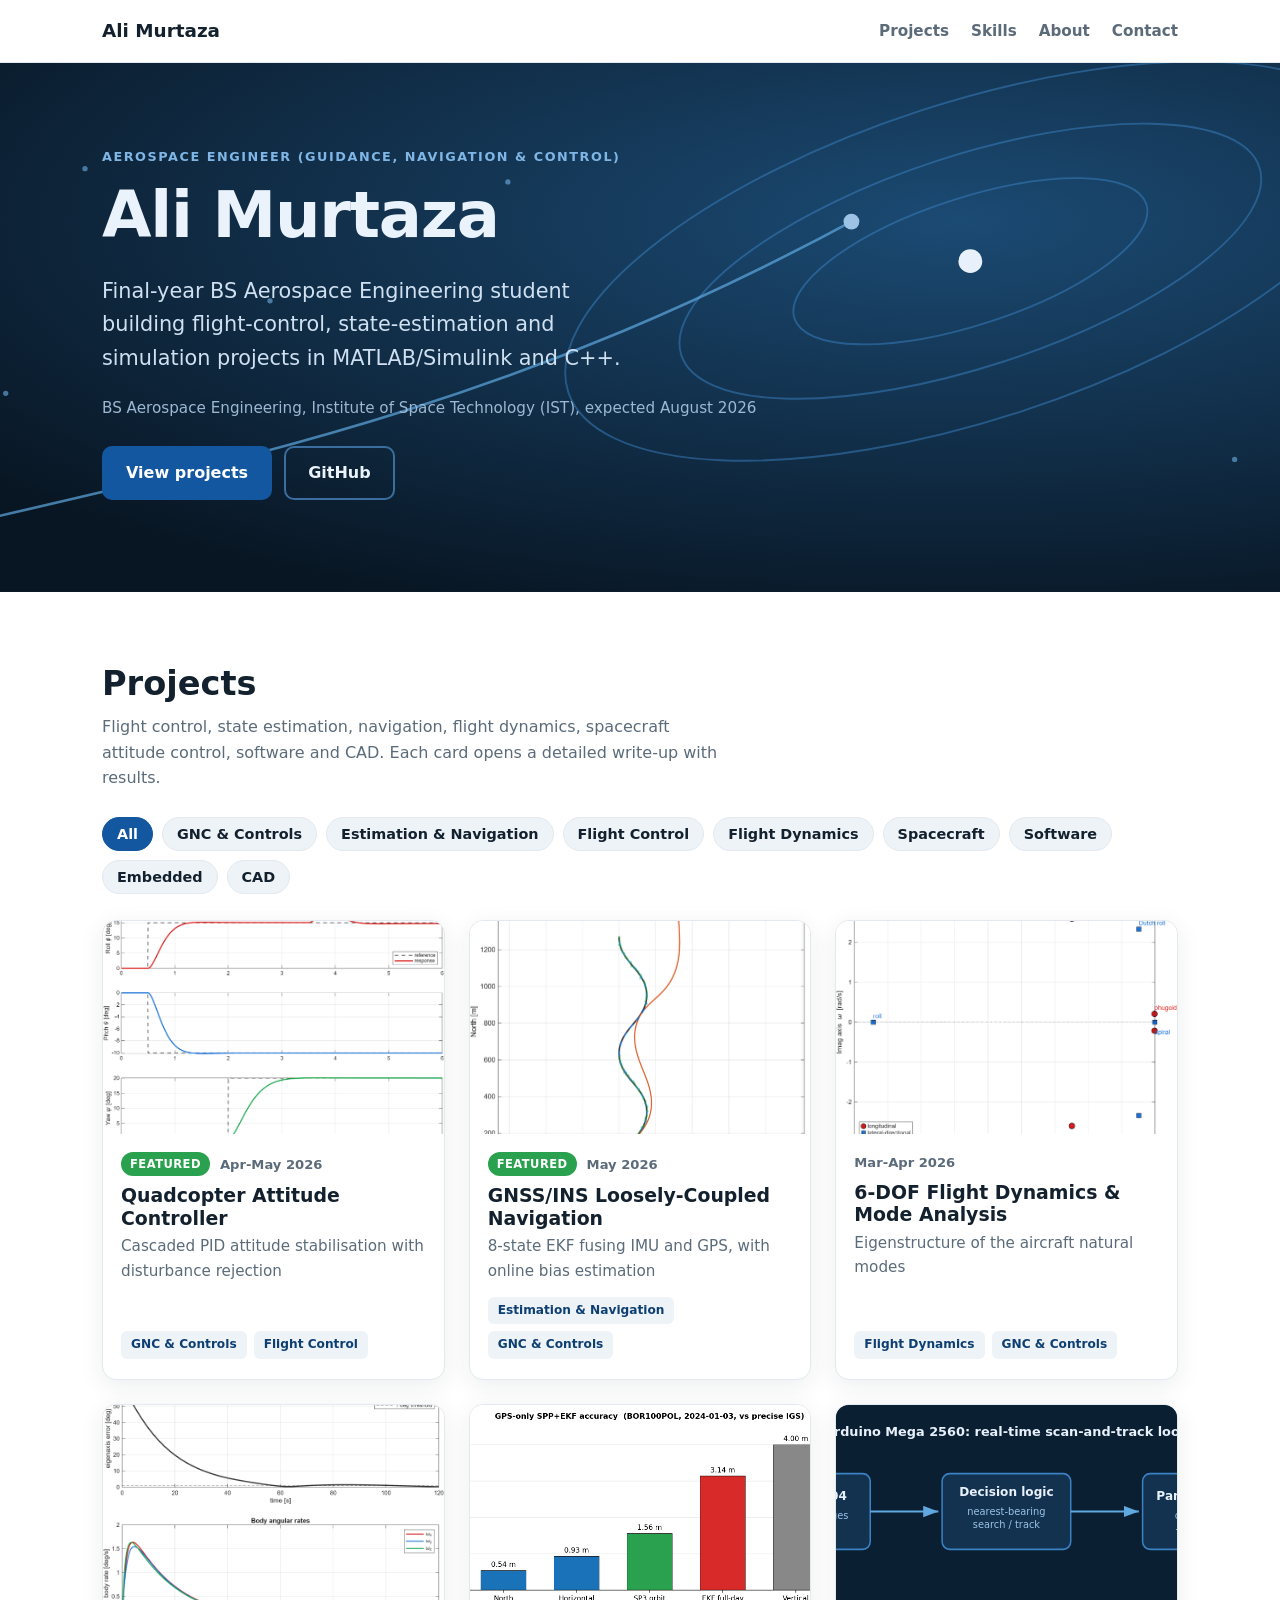
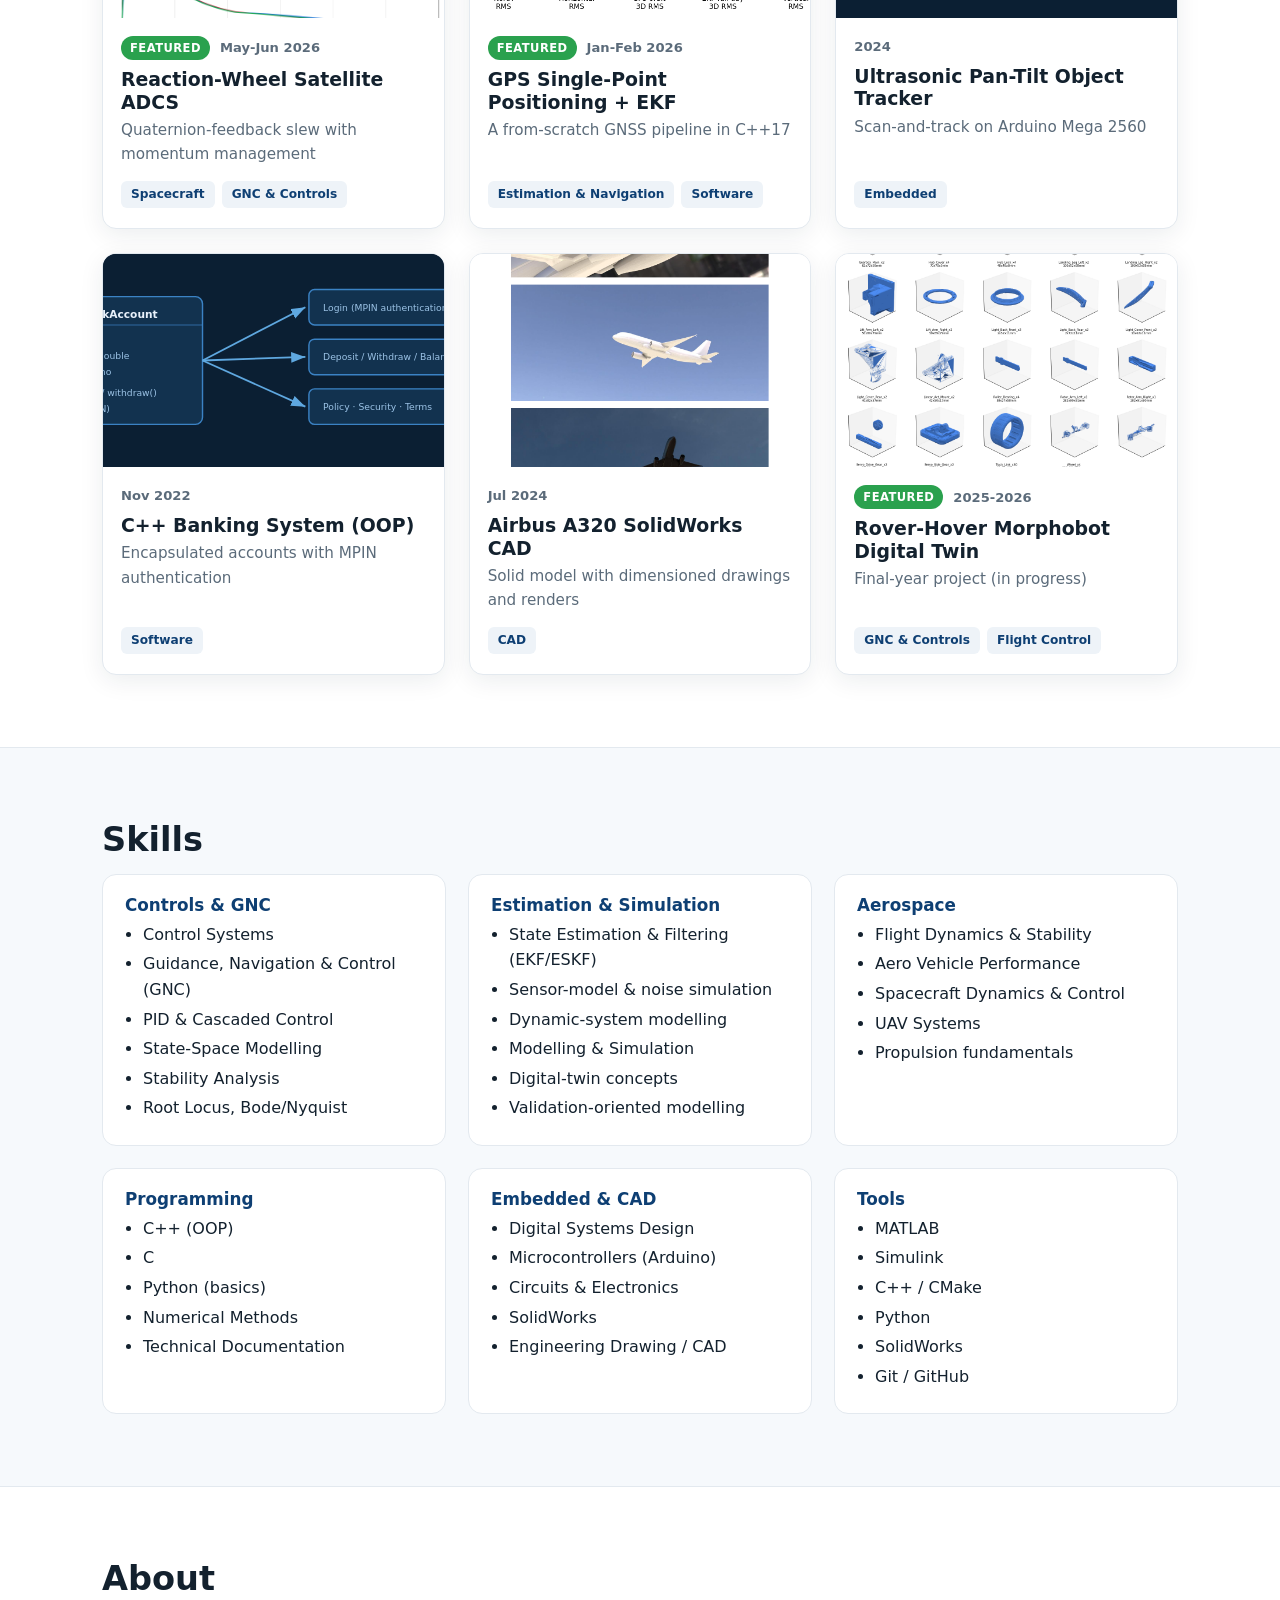
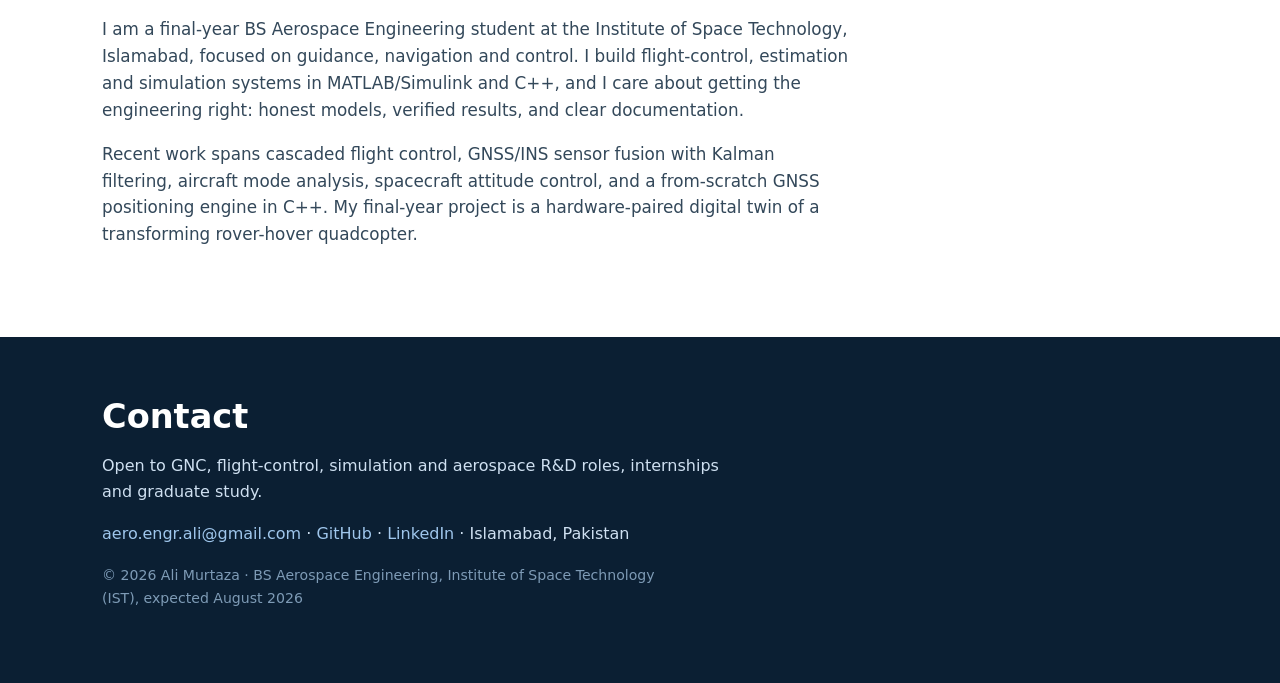
==== index.html @ e5bff176 "Initial portfolio site" ====
<!doctype html><html lang="en"><head>
<meta charset="utf-8"><meta name="viewport" content="width=device-width, initial-scale=1">
<title>Ali Murtaza | Aerospace Engineer (Guidance, Navigation &amp; Control)</title>
<meta name="description" content="Final-year BS Aerospace Engineering student building flight-control, state-estimation and simulation projects in MATLAB/Simulink and C++.">
<link rel="preconnect" href="https://cdn.jsdelivr.net">
<link rel="stylesheet" href="style.css">
</head><body>
<a class="skip" href="#main">Skip to content</a>
<header class="nav"><div class="wrap navin">
<a class="brand" href="index.html">Ali&nbsp;Murtaza</a>
<nav aria-label="Primary"><a href="index.html#projects">Projects</a><a href="index.html#skills">Skills</a><a href="index.html#about">About</a><a href="index.html#contact">Contact</a></nav>
</div></header>
<main id="main">
<section class="hero">
<div class="hero-svg" aria-hidden="true"><svg xmlns="http://www.w3.org/2000/svg" viewBox="0 0 1200 400" preserveAspectRatio="xMidYMid slice">
<defs><radialGradient id="g" cx="70%" cy="30%" r="80%"><stop offset="0%" stop-color="#1b4a73"/><stop offset="100%" stop-color="#081522"/></radialGradient></defs>
<rect width="1200" height="400" fill="url(#g)"/>
<g fill="none" stroke="#3b82c4" stroke-width="1.4" opacity="0.5">
<ellipse cx="850" cy="150" rx="320" ry="120" transform="rotate(-18 850 150)"/>
<ellipse cx="850" cy="150" rx="230" ry="80" transform="rotate(-18 850 150)"/>
<ellipse cx="850" cy="150" rx="140" ry="48" transform="rotate(-18 850 150)"/></g>
<g stroke="#5fa8e0" stroke-width="2" opacity="0.7" fill="none">
<path d="M40 360 C 300 300, 500 260, 760 120"/></g>
<circle cx="760" cy="120" r="6" fill="#9cc3e6"/><circle cx="850" cy="150" r="9" fill="#e8f1fb"/>
<g fill="#6fb0e6" opacity="0.6"><circle cx="180" cy="80" r="2"/><circle cx="320" cy="180" r="2"/><circle cx="120" cy="250" r="2"/><circle cx="500" cy="90" r="2"/><circle cx="1050" cy="300" r="2"/></g>
</svg></div>
<div class="wrap">
<p class="eyebrow">Aerospace Engineer (Guidance, Navigation &amp; Control)</p>
<h1>Ali Murtaza</h1>
<p class="lede">Final-year BS Aerospace Engineering student building flight-control, state-estimation and simulation projects in MATLAB/Simulink and C++.</p>
<p class="hero-meta">BS Aerospace Engineering, Institute of Space Technology (IST), expected August 2026</p>
<div class="cta"><a class="btn" href="#projects">View projects</a>
<a class="btn ghost" href="https://github.com/aeroengrali" rel="noopener">GitHub</a></div>
</div></section>

<section id="projects" class="sec"><div class="wrap">
<h2>Projects</h2>
<p class="sec-lede">Flight control, state estimation, navigation, flight dynamics, spacecraft attitude control, software and CAD. Each card opens a detailed write-up with results.</p>
<div class="filters" role="group" aria-label="Filter projects by area"><button class="chip on" data-filter="All">All</button><button class="chip" data-filter="GNC &amp; Controls">GNC &amp; Controls</button><button class="chip" data-filter="Estimation &amp; Navigation">Estimation &amp; Navigation</button><button class="chip" data-filter="Flight Control">Flight Control</button><button class="chip" data-filter="Flight Dynamics">Flight Dynamics</button><button class="chip" data-filter="Spacecraft">Spacecraft</button><button class="chip" data-filter="Software">Software</button><button class="chip" data-filter="Embedded">Embedded</button><button class="chip" data-filter="CAD">CAD</button></div>
<div class="grid"><a class="card" href="projects/quadcopter-attitude-control.html" data-cats="GNC &amp; Controls Flight Control">
<div class="card-img"><img loading="lazy" src="assets/projects/quadcopter-attitude-control/01_attitude_tracking.png" alt="Attitude tracking: roll, pitch and yaw following step commands"></div>
<div class="card-body"><div class="card-top"><span class="badge">Featured</span><span class="period">Apr-May 2026</span></div>
<h3>Quadcopter Attitude Controller</h3><p class="sub">Cascaded PID attitude stabilisation with disturbance rejection</p>
<div class="tags"><span class="tag">GNC &amp; Controls</span><span class="tag">Flight Control</span></div></div></a>
<a class="card" href="projects/gnss-ins-navigation.html" data-cats="Estimation &amp; Navigation GNC &amp; Controls">
<div class="card-img"><img loading="lazy" src="assets/projects/gnss-ins-navigation/01_trajectory.png" alt="Truth vs inertial-only vs GNSS/INS EKF trajectory"></div>
<div class="card-body"><div class="card-top"><span class="badge">Featured</span><span class="period">May 2026</span></div>
<h3>GNSS/INS Loosely-Coupled Navigation</h3><p class="sub">8-state EKF fusing IMU and GPS, with online bias estimation</p>
<div class="tags"><span class="tag">Estimation &amp; Navigation</span><span class="tag">GNC &amp; Controls</span></div></div></a>
<a class="card" href="projects/flight-dynamics-modes.html" data-cats="Flight Dynamics GNC &amp; Controls">
<div class="card-img"><img loading="lazy" src="assets/projects/flight-dynamics-modes/01_splane_modes.png" alt="Natural modes on the s-plane"></div>
<div class="card-body"><div class="card-top"><span class="period">Mar-Apr 2026</span></div>
<h3>6-DOF Flight Dynamics &amp; Mode Analysis</h3><p class="sub">Eigenstructure of the aircraft natural modes</p>
<div class="tags"><span class="tag">Flight Dynamics</span><span class="tag">GNC &amp; Controls</span></div></div></a>
<a class="card" href="projects/reaction-wheel-adcs.html" data-cats="Spacecraft GNC &amp; Controls">
<div class="card-img"><img loading="lazy" src="assets/projects/reaction-wheel-adcs/01_slew_response.png" alt="Eigenaxis slew error and body rates"></div>
<div class="card-body"><div class="card-top"><span class="badge">Featured</span><span class="period">May-Jun 2026</span></div>
<h3>Reaction-Wheel Satellite ADCS</h3><p class="sub">Quaternion-feedback slew with momentum management</p>
<div class="tags"><span class="tag">Spacecraft</span><span class="tag">GNC &amp; Controls</span></div></div></a>
<a class="card" href="projects/gps-spp-ekf.html" data-cats="Estimation &amp; Navigation Software">
<div class="card-img"><img loading="lazy" src="assets/projects/gps-spp-ekf/01_accuracy.png" alt="GPS-only SPP+EKF accuracy vs precise IGS products"></div>
<div class="card-body"><div class="card-top"><span class="badge">Featured</span><span class="period">Jan-Feb 2026</span></div>
<h3>GPS Single-Point Positioning + EKF</h3><p class="sub">A from-scratch GNSS pipeline in C++17</p>
<div class="tags"><span class="tag">Estimation &amp; Navigation</span><span class="tag">Software</span></div></div></a>
<a class="card" href="projects/ultrasonic-pan-tilt-tracker.html" data-cats="Embedded">
<div class="card-img"><img loading="lazy" src="assets/projects/ultrasonic-pan-tilt-tracker/diagram.svg" alt="Sense → decide → actuate pipeline of the ultrasonic tracker"></div>
<div class="card-body"><div class="card-top"><span class="period">2024</span></div>
<h3>Ultrasonic Pan-Tilt Object Tracker</h3><p class="sub">Scan-and-track on Arduino Mega 2560</p>
<div class="tags"><span class="tag">Embedded</span></div></div></a>
<a class="card" href="projects/cpp-banking-system.html" data-cats="Software">
<div class="card-img"><img loading="lazy" src="assets/projects/cpp-banking-system/diagram.svg" alt="Class and flow overview of the banking system"></div>
<div class="card-body"><div class="card-top"><span class="period">Nov 2022</span></div>
<h3>C++ Banking System (OOP)</h3><p class="sub">Encapsulated accounts with MPIN authentication</p>
<div class="tags"><span class="tag">Software</span></div></div></a>
<a class="card" href="projects/a320-solidworks.html" data-cats="CAD">
<div class="card-img"><img loading="lazy" src="assets/projects/a320-solidworks/A320_drawing-10.png" alt="Rendered 3D views of the A320 model"></div>
<div class="card-body"><div class="card-top"><span class="period">Jul 2024</span></div>
<h3>Airbus A320 SolidWorks CAD</h3><p class="sub">Solid model with dimensioned drawings and renders</p>
<div class="tags"><span class="tag">CAD</span></div></div></a>
<a class="card" href="projects/morphobot-digital-twin.html" data-cats="GNC &amp; Controls Flight Control">
<div class="card-img"><img loading="lazy" src="assets/projects/morphobot-digital-twin/contact_sheet.png" alt="CAD part set of the transforming quadcopter"></div>
<div class="card-body"><div class="card-top"><span class="badge">Featured</span><span class="period">2025-2026</span></div>
<h3>Rover-Hover Morphobot Digital Twin</h3><p class="sub">Final-year project (in progress)</p>
<div class="tags"><span class="tag">GNC &amp; Controls</span><span class="tag">Flight Control</span></div></div></a></div>
</div></section>

<section id="skills" class="sec alt"><div class="wrap">
<h2>Skills</h2>
<div class="skills"><div class="skill"><h3>Controls &amp; GNC</h3><ul><li>Control Systems</li><li>Guidance, Navigation &amp; Control (GNC)</li><li>PID &amp; Cascaded Control</li><li>State-Space Modelling</li><li>Stability Analysis</li><li>Root Locus, Bode/Nyquist</li></ul></div><div class="skill"><h3>Estimation &amp; Simulation</h3><ul><li>State Estimation &amp; Filtering (EKF/ESKF)</li><li>Sensor-model &amp; noise simulation</li><li>Dynamic-system modelling</li><li>Modelling &amp; Simulation</li><li>Digital-twin concepts</li><li>Validation-oriented modelling</li></ul></div><div class="skill"><h3>Aerospace</h3><ul><li>Flight Dynamics &amp; Stability</li><li>Aero Vehicle Performance</li><li>Spacecraft Dynamics &amp; Control</li><li>UAV Systems</li><li>Propulsion fundamentals</li></ul></div><div class="skill"><h3>Programming</h3><ul><li>C++ (OOP)</li><li>C</li><li>Python (basics)</li><li>Numerical Methods</li><li>Technical Documentation</li></ul></div><div class="skill"><h3>Embedded &amp; CAD</h3><ul><li>Digital Systems Design</li><li>Microcontrollers (Arduino)</li><li>Circuits &amp; Electronics</li><li>SolidWorks</li><li>Engineering Drawing / CAD</li></ul></div><div class="skill"><h3>Tools</h3><ul><li>MATLAB</li><li>Simulink</li><li>C++ / CMake</li><li>Python</li><li>SolidWorks</li><li>Git / GitHub</li></ul></div></div>
</div></section>

<section id="about" class="sec"><div class="wrap about">
<h2>About</h2>
<p>I am a final-year BS Aerospace Engineering student at the Institute of Space Technology, Islamabad, focused on guidance, navigation and control. I build flight-control, estimation and simulation systems in MATLAB/Simulink and C++, and I care about getting the engineering right: honest models, verified results, and clear documentation.</p>
<p>Recent work spans cascaded flight control, GNSS/INS sensor fusion with Kalman filtering, aircraft mode analysis, spacecraft attitude control, and a from-scratch GNSS positioning engine in C++. My final-year project is a hardware-paired digital twin of a transforming rover-hover quadcopter.</p>
</div></section>
</main>
<footer class="foot" id="contact"><div class="wrap">
<h2>Contact</h2>
<p>Open to GNC, flight-control, simulation and aerospace R&amp;D roles, internships and graduate study.</p>
<p class="links">
<a href="mailto:aero.engr.ali@gmail.com">aero.engr.ali@gmail.com</a> ·
<a href="https://github.com/aeroengrali" rel="noopener">GitHub</a> ·
<a href="https://www.linkedin.com/in/aeroengrali/" rel="noopener">LinkedIn</a> ·
<span>Islamabad, Pakistan</span></p>
<p class="fine">© 2026 Ali Murtaza · BS Aerospace Engineering, Institute of Space Technology (IST), expected August 2026</p>
</div></footer></body></html><script src="app.js"></script>
---- style.css ----
/* Ali Murtaza portfolio. System fonts only (fast LCP, no external font/privacy deps). */
:root{
  --bg:#ffffff; --ink:#13212e; --muted:#5b6b7a; --line:#e3e9ef;
  --brand:#1257a0; --brand-2:#0e3f73; --accent:#2aa14e;
  --navy:#0b1f33; --navy-2:#081522; --chip:#eef3f8;
  --maxw:1120px; --r:14px; --shadow:0 6px 24px rgba(13,33,53,.08);
}
*{box-sizing:border-box}
html{scroll-behavior:smooth}
body{margin:0;font:16px/1.6 system-ui,-apple-system,"Segoe UI",Roboto,Helvetica,Arial,sans-serif;
  color:var(--ink);background:var(--bg);-webkit-font-smoothing:antialiased}
.wrap{max-width:var(--maxw);margin:0 auto;padding:0 22px}
a{color:var(--brand);text-decoration:none}
a:hover{text-decoration:underline}
h1,h2,h3{line-height:1.2;margin:0 0 .4em}
img{max-width:100%;display:block}
.skip{position:absolute;left:-999px;top:0;background:#fff;padding:10px 14px;z-index:100;border-radius:8px}
.skip:focus{left:12px;top:12px}
:focus-visible{outline:3px solid var(--brand);outline-offset:2px;border-radius:4px}

/* nav */
.nav{position:sticky;top:0;z-index:40;background:rgba(255,255,255,.92);backdrop-filter:blur(8px);border-bottom:1px solid var(--line)}
.navin{display:flex;align-items:center;justify-content:space-between;height:62px}
.brand{font-weight:800;font-size:1.15rem;color:var(--ink)}
.nav nav a{color:var(--muted);font-weight:600;margin-left:22px;font-size:.95rem}
.nav nav a:hover{color:var(--brand);text-decoration:none}

/* hero */
.hero{position:relative;color:#eaf2fb;background:var(--navy);overflow:hidden}
.hero-svg{position:absolute;inset:0;z-index:0}
.hero-svg svg{width:100%;height:100%;object-fit:cover}
.hero .wrap{position:relative;z-index:1;padding:84px 22px 92px}
.eyebrow{text-transform:uppercase;letter-spacing:.12em;font-size:.8rem;font-weight:700;color:#7fb6e6;margin:0 0 10px}
.hero h1{font-size:clamp(2.4rem,6vw,4rem);margin:0 0 .2em;letter-spacing:-.02em}
.lede{font-size:clamp(1.05rem,2.2vw,1.3rem);max-width:40ch;color:#cfe0f1}
.hero-meta{color:#9db8d2;margin-top:14px;font-size:.95rem}
.cta{display:flex;gap:12px;flex-wrap:wrap;margin-top:26px}
.btn{display:inline-block;background:var(--brand);color:#fff;font-weight:700;padding:12px 22px;border-radius:10px;border:2px solid var(--brand)}
.btn:hover{background:var(--brand-2);border-color:var(--brand-2);text-decoration:none}
.btn.ghost{background:transparent;color:#eaf2fb;border-color:#3b6e9e}
.btn.ghost:hover{background:rgba(255,255,255,.08)}

/* sections */
.sec{padding:72px 0}
.sec.alt{background:#f6f9fc;border-top:1px solid var(--line);border-bottom:1px solid var(--line)}
.sec h2,.foot h2{font-size:clamp(1.6rem,3.5vw,2.1rem)}
.sec-lede{color:var(--muted);max-width:62ch;margin:-.2em 0 26px}

/* filters */
.filters{display:flex;flex-wrap:wrap;gap:9px;margin-bottom:26px}
.chip{font:600 .9rem system-ui;border:1px solid var(--line);background:var(--chip);color:var(--ink);
  padding:8px 14px;border-radius:999px;cursor:pointer;transition:.15s}
.chip:hover{border-color:var(--brand)}
.chip.on{background:var(--brand);color:#fff;border-color:var(--brand)}

/* project grid */
.grid{display:grid;grid-template-columns:repeat(auto-fill,minmax(310px,1fr));gap:24px}
.card{display:flex;flex-direction:column;background:#fff;border:1px solid var(--line);border-radius:var(--r);
  overflow:hidden;box-shadow:var(--shadow);transition:transform .18s,box-shadow .18s;color:var(--ink)}
.card:hover{transform:translateY(-4px);box-shadow:0 14px 34px rgba(13,33,53,.14);text-decoration:none}
.card-img{aspect-ratio:16/10;background:#0b1f33;overflow:hidden}
.card-img img{width:100%;height:100%;object-fit:cover}
.card-body{padding:18px 18px 20px;display:flex;flex-direction:column;flex:1}
.card-top{display:flex;align-items:center;gap:10px;margin-bottom:8px}
.period{color:var(--muted);font-size:.82rem;font-weight:600}
.badge{background:var(--accent);color:#fff;font-size:.72rem;font-weight:700;padding:3px 9px;border-radius:999px;text-transform:uppercase;letter-spacing:.04em}
.card h3{font-size:1.18rem;margin:0 0 .25em}
.sub{color:var(--muted);font-size:.95rem;margin:0 0 14px;flex:1}
.tags{display:flex;flex-wrap:wrap;gap:7px}
.tag{font-size:.76rem;font-weight:600;background:var(--chip);color:var(--brand-2);padding:4px 10px;border-radius:6px}
.tag.alt{background:#e7f0ea;color:#1d6b39}

/* skills */
.skills{display:grid;grid-template-columns:repeat(auto-fill,minmax(280px,1fr));gap:22px}
.skill{background:#fff;border:1px solid var(--line);border-radius:var(--r);padding:20px 22px}
.skill h3{font-size:1.05rem;color:var(--brand-2)}
.skill ul{margin:0;padding-left:18px;color:var(--ink)}
.skill li{margin:4px 0}
.about p{max-width:70ch;color:#33485a;font-size:1.05rem}

/* project page */
.proj{padding:40px 0 10px}
.crumb{margin:0 0 18px}
.proj h1{font-size:clamp(1.9rem,4.5vw,2.7rem)}
.overview{font-size:1.12rem;color:#33485a;max-width:72ch}
.note{background:#fff8e6;border:1px solid #f0d98a;border-radius:10px;padding:12px 16px;color:#6b5410;max-width:72ch}
.psec{margin:42px 0}
.psec h2{font-size:1.4rem;border-bottom:2px solid var(--line);padding-bottom:8px}
.hl{max-width:74ch}.hl li{margin:8px 0}
.gallery{display:grid;grid-template-columns:repeat(auto-fit,minmax(340px,1fr));gap:20px}
.gallery figure{margin:0;background:#fff;border:1px solid var(--line);border-radius:12px;overflow:hidden}
.gallery img{width:100%;background:#0b1f33}
.gallery figcaption{padding:10px 14px;color:var(--muted);font-size:.9rem}
.demo{width:100%;height:460px;border:1px solid var(--line);border-radius:12px;background:#0b1f33}

/* footer */
.foot{background:var(--navy);color:#cfe0f1;padding:60px 0}
.foot h2{color:#fff}
.foot p{max-width:64ch}
.foot .links a{color:#9fc6ec}
.foot .fine{color:#7e9bb6;font-size:.88rem;margin-top:18px}

.hide{display:none!important}
@media (max-width:560px){.nav nav a{margin-left:14px;font-size:.86rem}.hero .wrap{padding:60px 22px}}
@media (prefers-reduced-motion:reduce){*{scroll-behavior:auto!important;transition:none!important}}
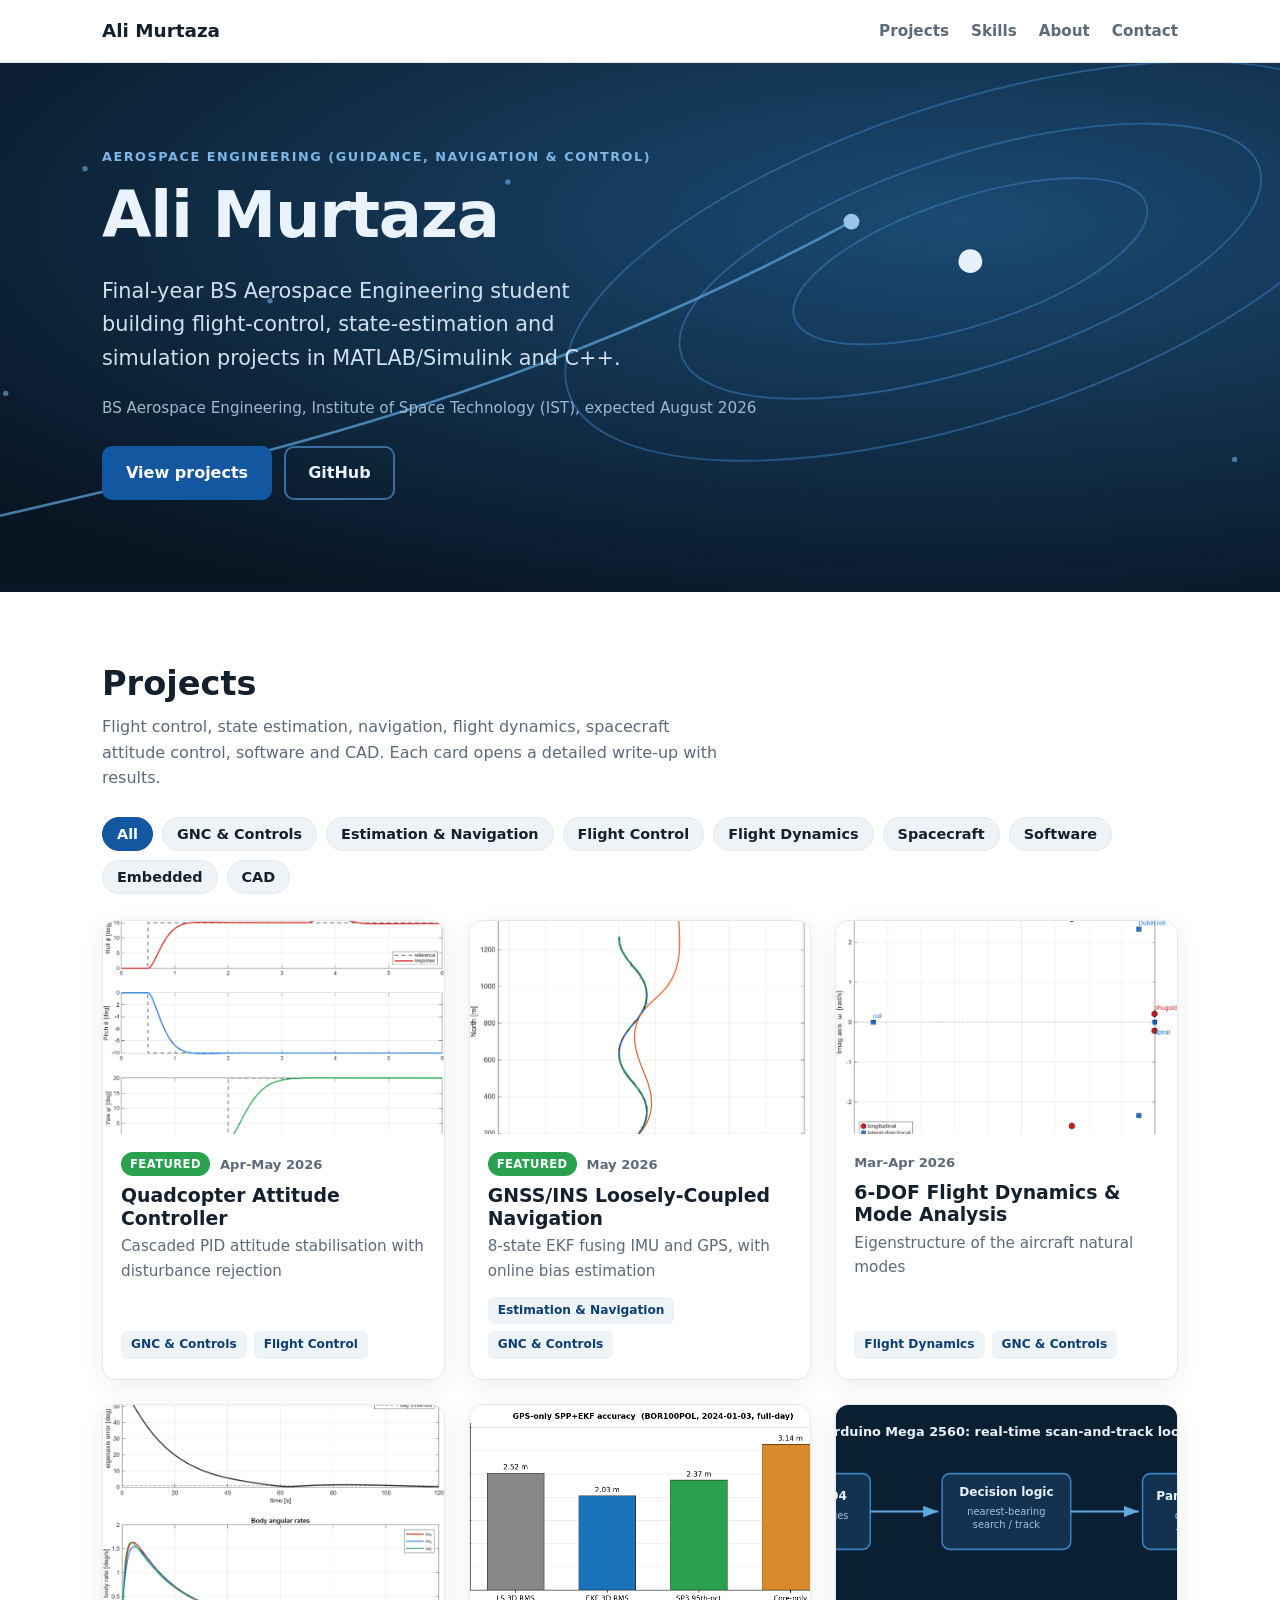
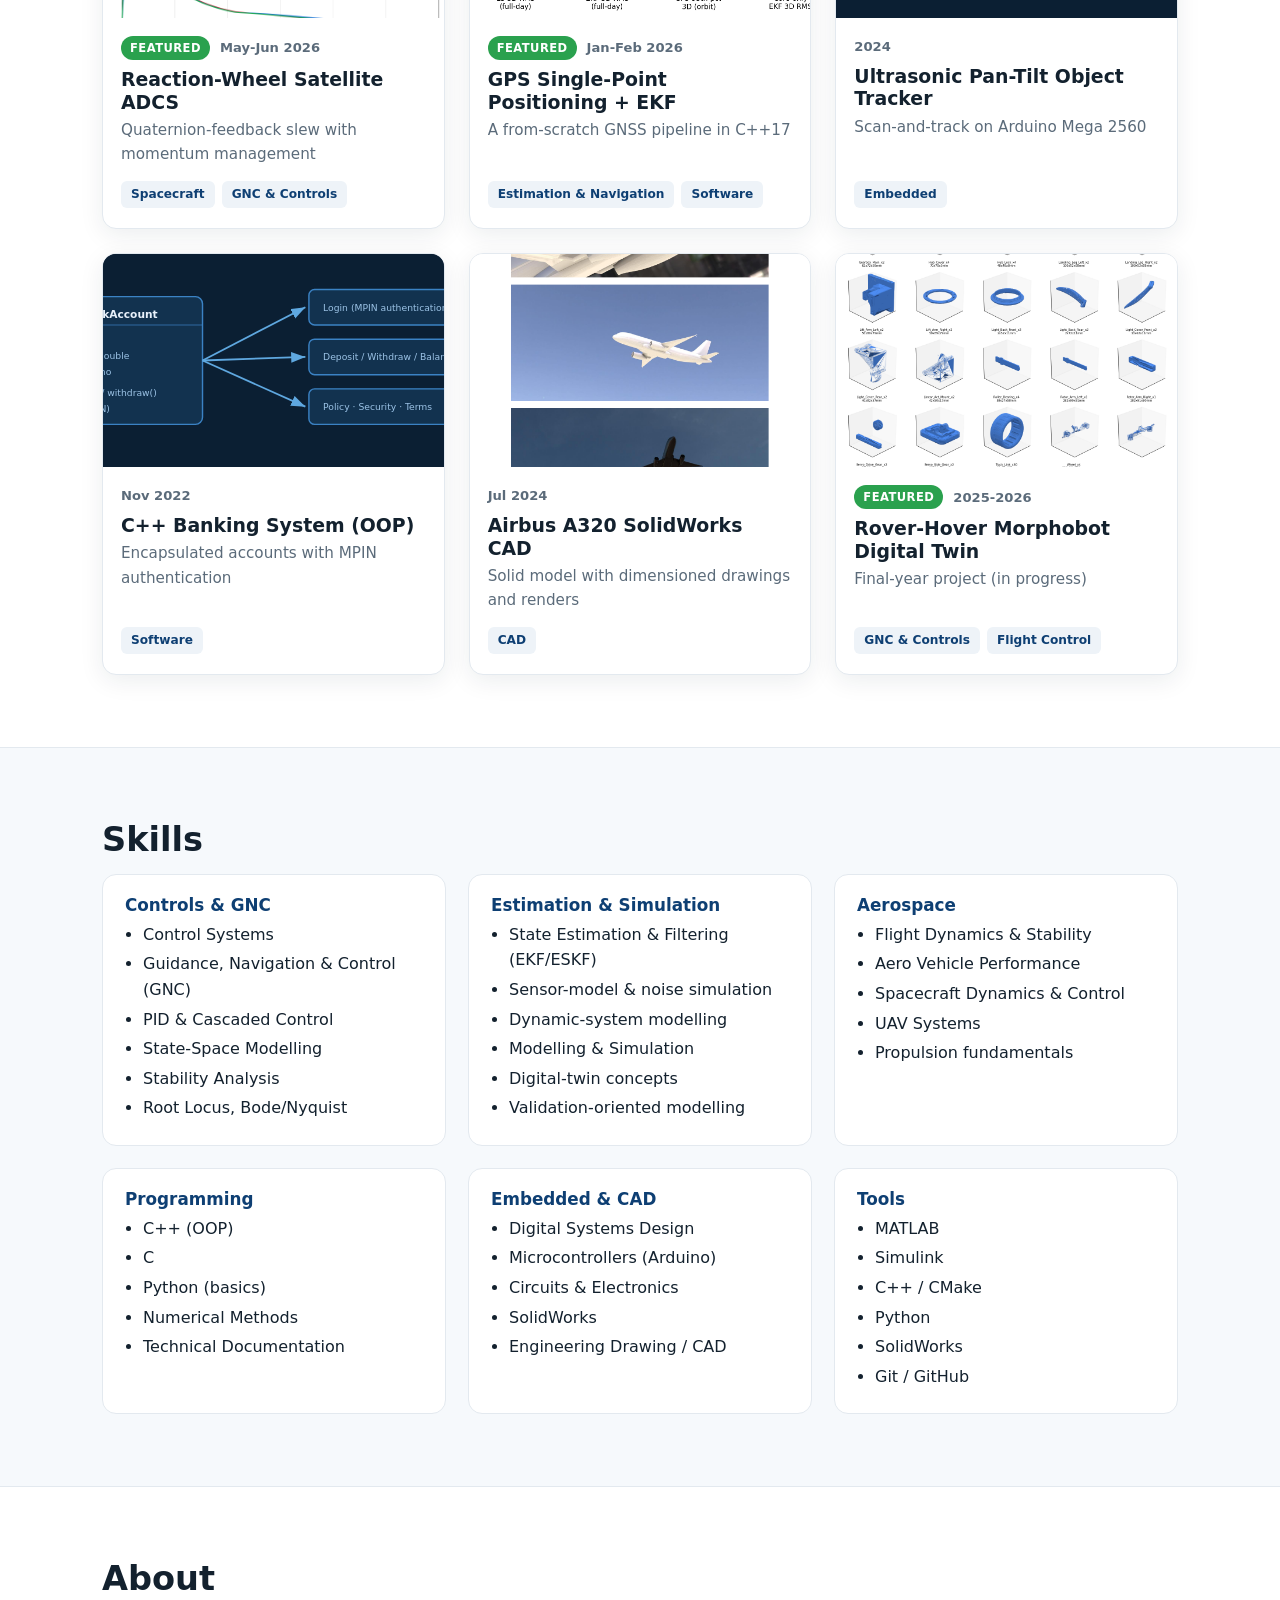
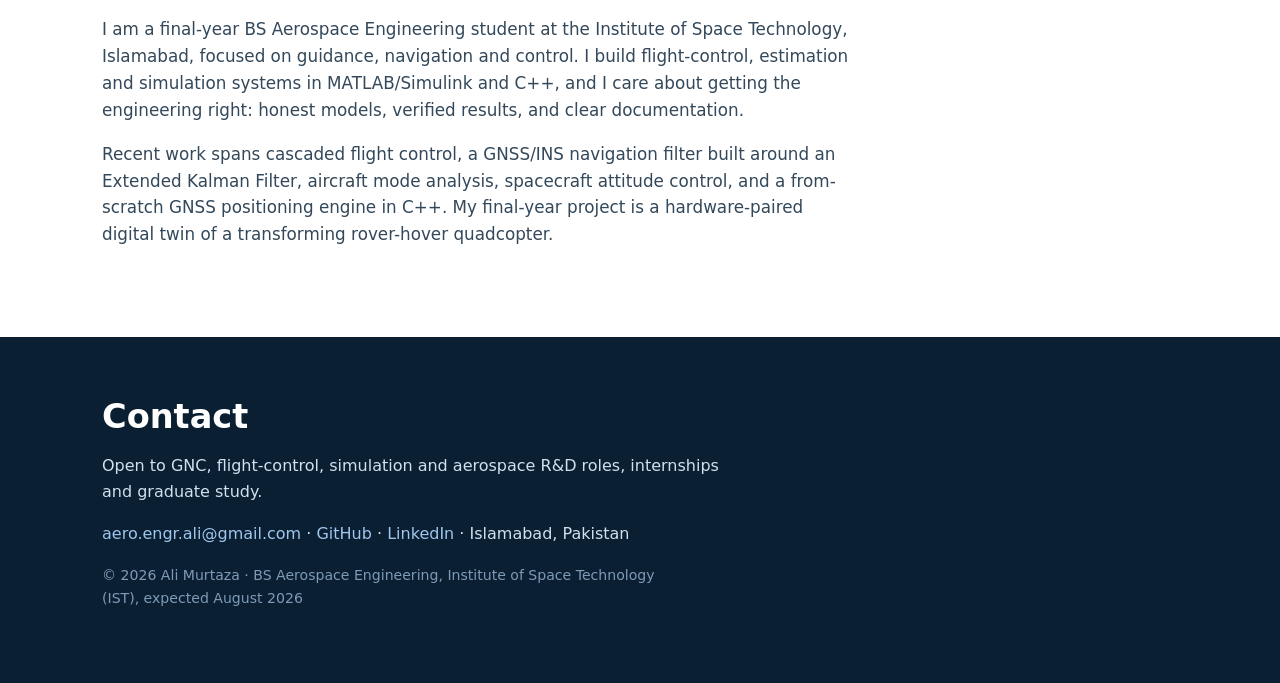
==== commit b14c990c: "QC pass: accurate metrics, role wording, FYP tooling removed, demo accessibility h1" ====
--- a/index.html
+++ b/index.html
@@ -1,6 +1,6 @@
 <!doctype html><html lang="en"><head>
 <meta charset="utf-8"><meta name="viewport" content="width=device-width, initial-scale=1">
-<title>Ali Murtaza | Aerospace Engineer (Guidance, Navigation &amp; Control)</title>
+<title>Ali Murtaza | Aerospace Engineering (Guidance, Navigation &amp; Control)</title>
 <meta name="description" content="Final-year BS Aerospace Engineering student building flight-control, state-estimation and simulation projects in MATLAB/Simulink and C++.">
 <link rel="preconnect" href="https://cdn.jsdelivr.net">
 <link rel="stylesheet" href="style.css">
@@ -25,7 +25,7 @@
 <g fill="#6fb0e6" opacity="0.6"><circle cx="180" cy="80" r="2"/><circle cx="320" cy="180" r="2"/><circle cx="120" cy="250" r="2"/><circle cx="500" cy="90" r="2"/><circle cx="1050" cy="300" r="2"/></g>
 </svg></div>
 <div class="wrap">
-<p class="eyebrow">Aerospace Engineer (Guidance, Navigation &amp; Control)</p>
+<p class="eyebrow">Aerospace Engineering (Guidance, Navigation &amp; Control)</p>
 <h1>Ali Murtaza</h1>
 <p class="lede">Final-year BS Aerospace Engineering student building flight-control, state-estimation and simulation projects in MATLAB/Simulink and C++.</p>
 <p class="hero-meta">BS Aerospace Engineering, Institute of Space Technology (IST), expected August 2026</p>
@@ -92,7 +92,7 @@
 <section id="about" class="sec"><div class="wrap about">
 <h2>About</h2>
 <p>I am a final-year BS Aerospace Engineering student at the Institute of Space Technology, Islamabad, focused on guidance, navigation and control. I build flight-control, estimation and simulation systems in MATLAB/Simulink and C++, and I care about getting the engineering right: honest models, verified results, and clear documentation.</p>
-<p>Recent work spans cascaded flight control, GNSS/INS sensor fusion with Kalman filtering, aircraft mode analysis, spacecraft attitude control, and a from-scratch GNSS positioning engine in C++. My final-year project is a hardware-paired digital twin of a transforming rover-hover quadcopter.</p>
+<p>Recent work spans cascaded flight control, a GNSS/INS navigation filter built around an Extended Kalman Filter, aircraft mode analysis, spacecraft attitude control, and a from-scratch GNSS positioning engine in C++. My final-year project is a hardware-paired digital twin of a transforming rover-hover quadcopter.</p>
 </div></section>
 </main>
 <footer class="foot" id="contact"><div class="wrap">
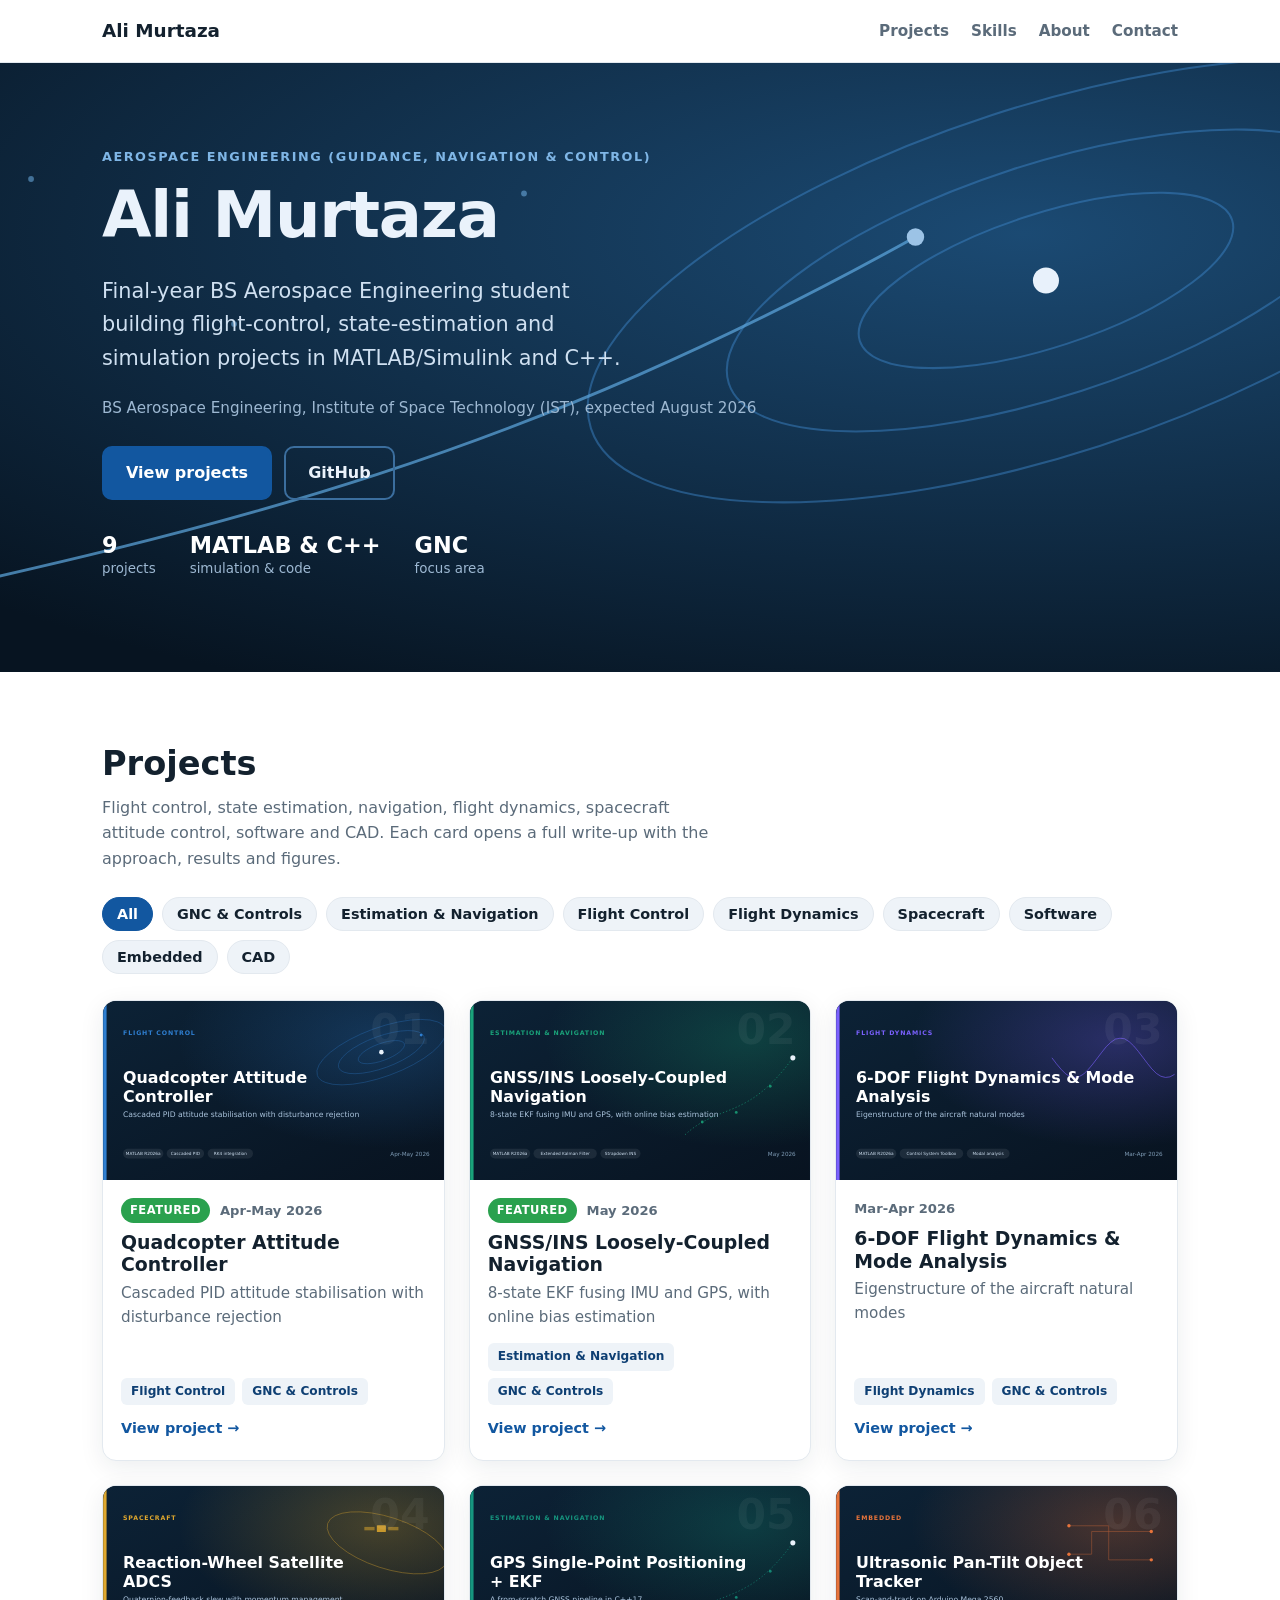
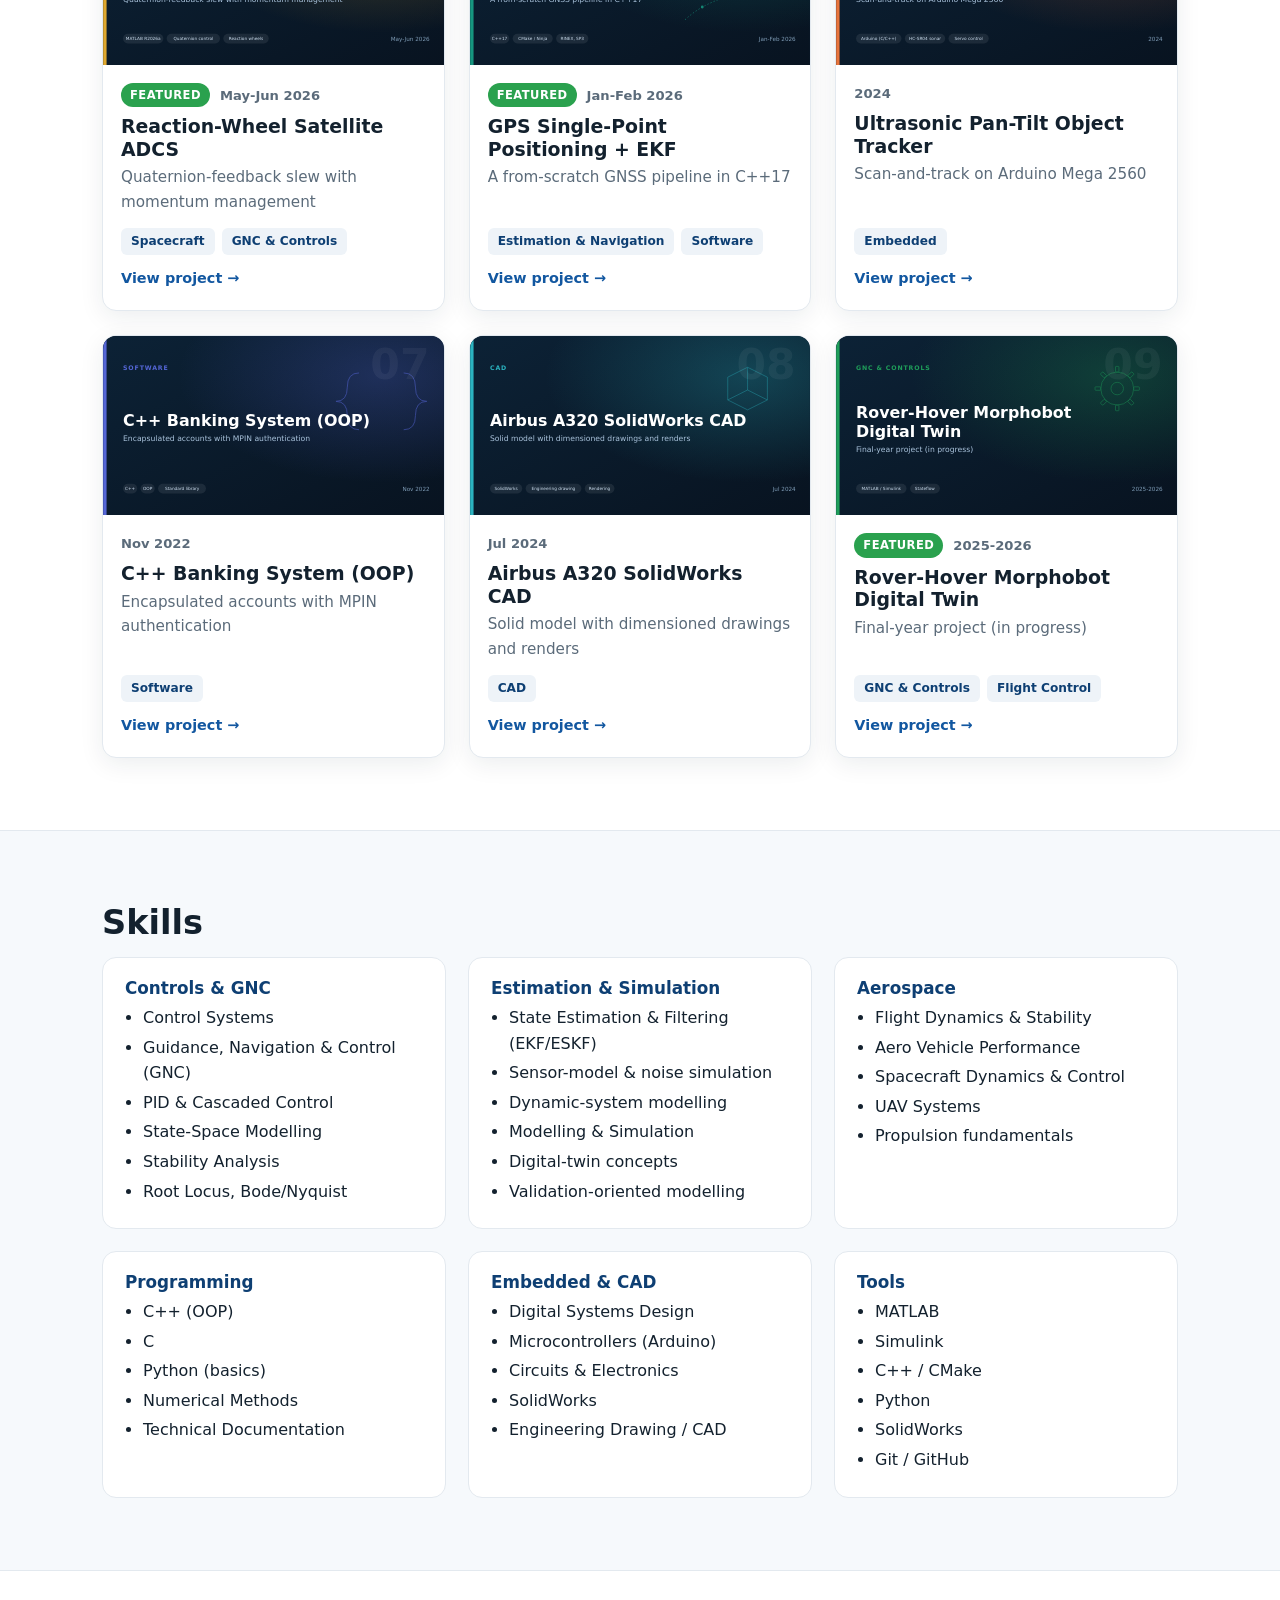
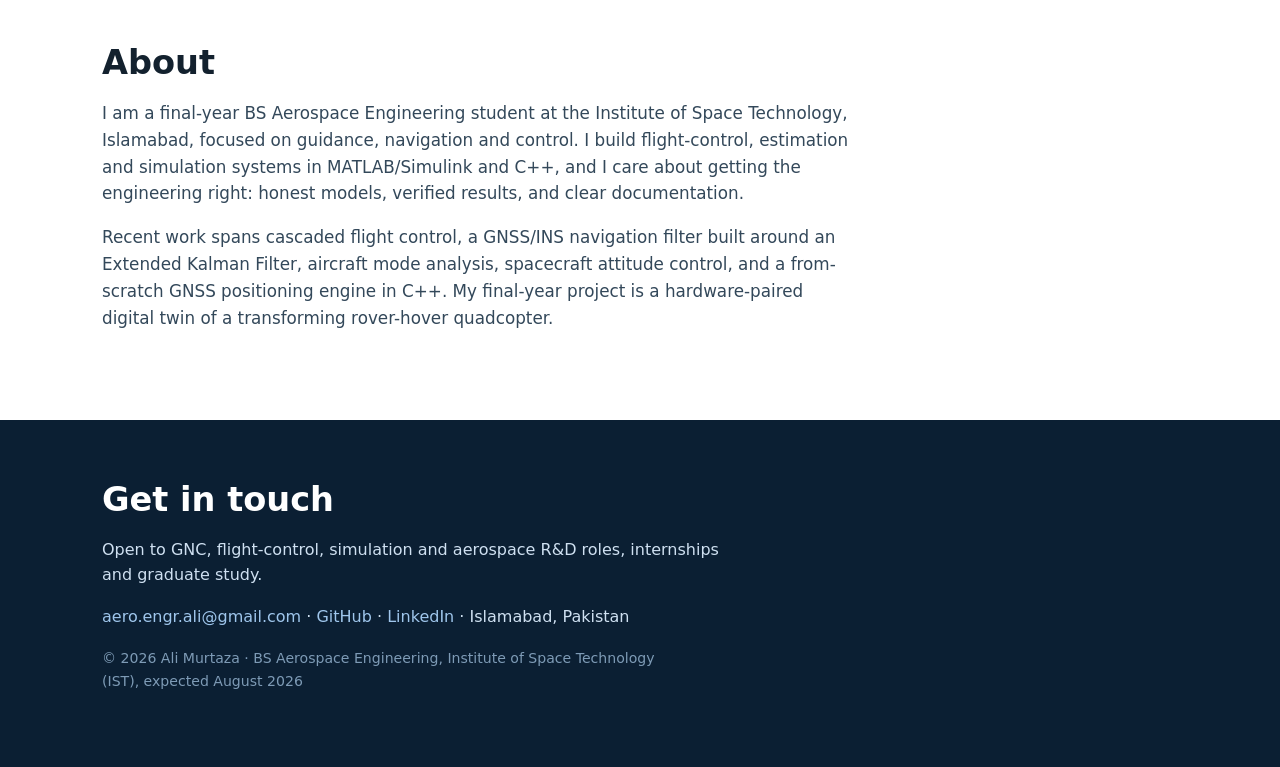
==== commit 7e384c9b: "Redesign: branded SVG card headers, richer multi-section project pages, curated figures, flow diagra" ====
--- a/index.html
+++ b/index.html
@@ -2,6 +2,14 @@
 <meta charset="utf-8"><meta name="viewport" content="width=device-width, initial-scale=1">
 <title>Ali Murtaza | Aerospace Engineering (Guidance, Navigation &amp; Control)</title>
 <meta name="description" content="Final-year BS Aerospace Engineering student building flight-control, state-estimation and simulation projects in MATLAB/Simulink and C++.">
+<link rel="icon" href="favicon.svg" type="image/svg+xml">
+<link rel="apple-touch-icon" href="icon-180.png">
+<meta property="og:title" content="Ali Murtaza | Aerospace Engineering (Guidance, Navigation &amp; Control)">
+<meta property="og:description" content="Final-year BS Aerospace Engineering student building flight-control, state-estimation and simulation projects in MATLAB/Simulink and C++.">
+<meta property="og:type" content="website">
+<meta property="og:url" content="https://aeroengrali.github.io">
+<meta property="og:image" content="https://aeroengrali.github.io/og.png">
+<meta name="twitter:card" content="summary_large_image">
 <link rel="preconnect" href="https://cdn.jsdelivr.net">
 <link rel="stylesheet" href="style.css">
 </head><body>
@@ -11,77 +19,75 @@
 <nav aria-label="Primary"><a href="index.html#projects">Projects</a><a href="index.html#skills">Skills</a><a href="index.html#about">About</a><a href="index.html#contact">Contact</a></nav>
 </div></header>
 <main id="main">
-<section class="hero">
-<div class="hero-svg" aria-hidden="true"><svg xmlns="http://www.w3.org/2000/svg" viewBox="0 0 1200 400" preserveAspectRatio="xMidYMid slice">
-<defs><radialGradient id="g" cx="70%" cy="30%" r="80%"><stop offset="0%" stop-color="#1b4a73"/><stop offset="100%" stop-color="#081522"/></radialGradient></defs>
-<rect width="1200" height="400" fill="url(#g)"/>
+<section class="hero"><div class="hero-svg" aria-hidden="true"><svg xmlns="http://www.w3.org/2000/svg" viewBox="0 0 1200 420" preserveAspectRatio="xMidYMid slice">
+<defs><radialGradient id="hg" cx="72%" cy="28%" r="85%"><stop offset="0%" stop-color="#1b4a73"/><stop offset="100%" stop-color="#071421"/></radialGradient></defs>
+<rect width="1200" height="420" fill="url(#hg)"/>
 <g fill="none" stroke="#3b82c4" stroke-width="1.4" opacity="0.5">
-<ellipse cx="850" cy="150" rx="320" ry="120" transform="rotate(-18 850 150)"/>
-<ellipse cx="850" cy="150" rx="230" ry="80" transform="rotate(-18 850 150)"/>
-<ellipse cx="850" cy="150" rx="140" ry="48" transform="rotate(-18 850 150)"/></g>
-<g stroke="#5fa8e0" stroke-width="2" opacity="0.7" fill="none">
-<path d="M40 360 C 300 300, 500 260, 760 120"/></g>
-<circle cx="760" cy="120" r="6" fill="#9cc3e6"/><circle cx="850" cy="150" r="9" fill="#e8f1fb"/>
-<g fill="#6fb0e6" opacity="0.6"><circle cx="180" cy="80" r="2"/><circle cx="320" cy="180" r="2"/><circle cx="120" cy="250" r="2"/><circle cx="500" cy="90" r="2"/><circle cx="1050" cy="300" r="2"/></g>
-</svg></div>
-<div class="wrap">
+<ellipse cx="880" cy="150" rx="330" ry="120" transform="rotate(-18 880 150)"/>
+<ellipse cx="880" cy="150" rx="230" ry="80" transform="rotate(-18 880 150)"/>
+<ellipse cx="880" cy="150" rx="135" ry="46" transform="rotate(-18 880 150)"/></g>
+<path d="M40 380 C 320 320, 520 270, 790 120" fill="none" stroke="#5fa8e0" stroke-width="2" opacity="0.7"/>
+<circle cx="790" cy="120" r="6" fill="#9cc3e6"/><circle cx="880" cy="150" r="9" fill="#e8f1fb"/>
+<g fill="#6fb0e6" opacity="0.55"><circle cx="180" cy="80" r="2"/><circle cx="320" cy="180" r="2"/><circle cx="120" cy="250" r="2"/><circle cx="520" cy="90" r="2"/><circle cx="1050" cy="300" r="2"/></g>
+</svg></div><div class="wrap">
 <p class="eyebrow">Aerospace Engineering (Guidance, Navigation &amp; Control)</p>
 <h1>Ali Murtaza</h1>
 <p class="lede">Final-year BS Aerospace Engineering student building flight-control, state-estimation and simulation projects in MATLAB/Simulink and C++.</p>
 <p class="hero-meta">BS Aerospace Engineering, Institute of Space Technology (IST), expected August 2026</p>
 <div class="cta"><a class="btn" href="#projects">View projects</a>
 <a class="btn ghost" href="https://github.com/aeroengrali" rel="noopener">GitHub</a></div>
+<div class="stats"><div><b>9</b><span>projects</span></div><div><b>MATLAB &amp; C++</b><span>simulation &amp; code</span></div><div><b>GNC</b><span>focus area</span></div></div>
 </div></section>
 
 <section id="projects" class="sec"><div class="wrap">
 <h2>Projects</h2>
-<p class="sec-lede">Flight control, state estimation, navigation, flight dynamics, spacecraft attitude control, software and CAD. Each card opens a detailed write-up with results.</p>
-<div class="filters" role="group" aria-label="Filter projects by area"><button class="chip on" data-filter="All">All</button><button class="chip" data-filter="GNC &amp; Controls">GNC &amp; Controls</button><button class="chip" data-filter="Estimation &amp; Navigation">Estimation &amp; Navigation</button><button class="chip" data-filter="Flight Control">Flight Control</button><button class="chip" data-filter="Flight Dynamics">Flight Dynamics</button><button class="chip" data-filter="Spacecraft">Spacecraft</button><button class="chip" data-filter="Software">Software</button><button class="chip" data-filter="Embedded">Embedded</button><button class="chip" data-filter="CAD">CAD</button></div>
-<div class="grid"><a class="card" href="projects/quadcopter-attitude-control.html" data-cats="GNC &amp; Controls Flight Control">
-<div class="card-img"><img loading="lazy" src="assets/projects/quadcopter-attitude-control/01_attitude_tracking.png" alt="Attitude tracking: roll, pitch and yaw following step commands"></div>
+<p class="sec-lede">Flight control, state estimation, navigation, flight dynamics, spacecraft attitude control, software and CAD. Each card opens a full write-up with the approach, results and figures.</p>
+<div class="filters" role="group" aria-label="Filter projects by area"><button class="chip on" data-filter="All" aria-pressed="true">All</button><button class="chip" data-filter="GNC &amp; Controls" aria-pressed="false">GNC &amp; Controls</button><button class="chip" data-filter="Estimation &amp; Navigation" aria-pressed="false">Estimation &amp; Navigation</button><button class="chip" data-filter="Flight Control" aria-pressed="false">Flight Control</button><button class="chip" data-filter="Flight Dynamics" aria-pressed="false">Flight Dynamics</button><button class="chip" data-filter="Spacecraft" aria-pressed="false">Spacecraft</button><button class="chip" data-filter="Software" aria-pressed="false">Software</button><button class="chip" data-filter="Embedded" aria-pressed="false">Embedded</button><button class="chip" data-filter="CAD" aria-pressed="false">CAD</button></div>
+<div class="grid"><a class="card" href="projects/quadcopter-attitude-control.html" data-cats="Flight Control GNC &amp; Controls">
+<div class="card-img"><img loading="lazy" width="1200" height="630" src="assets/projects/quadcopter-attitude-control/header.svg" alt="Quadcopter Attitude Controller cover"></div>
 <div class="card-body"><div class="card-top"><span class="badge">Featured</span><span class="period">Apr-May 2026</span></div>
 <h3>Quadcopter Attitude Controller</h3><p class="sub">Cascaded PID attitude stabilisation with disturbance rejection</p>
-<div class="tags"><span class="tag">GNC &amp; Controls</span><span class="tag">Flight Control</span></div></div></a>
+<div class="tags"><span class="tag">Flight Control</span><span class="tag">GNC &amp; Controls</span></div><span class="card-cta">View project &rarr;</span></div></a>
 <a class="card" href="projects/gnss-ins-navigation.html" data-cats="Estimation &amp; Navigation GNC &amp; Controls">
-<div class="card-img"><img loading="lazy" src="assets/projects/gnss-ins-navigation/01_trajectory.png" alt="Truth vs inertial-only vs GNSS/INS EKF trajectory"></div>
+<div class="card-img"><img loading="lazy" width="1200" height="630" src="assets/projects/gnss-ins-navigation/header.svg" alt="GNSS/INS Loosely-Coupled Navigation cover"></div>
 <div class="card-body"><div class="card-top"><span class="badge">Featured</span><span class="period">May 2026</span></div>
 <h3>GNSS/INS Loosely-Coupled Navigation</h3><p class="sub">8-state EKF fusing IMU and GPS, with online bias estimation</p>
-<div class="tags"><span class="tag">Estimation &amp; Navigation</span><span class="tag">GNC &amp; Controls</span></div></div></a>
+<div class="tags"><span class="tag">Estimation &amp; Navigation</span><span class="tag">GNC &amp; Controls</span></div><span class="card-cta">View project &rarr;</span></div></a>
 <a class="card" href="projects/flight-dynamics-modes.html" data-cats="Flight Dynamics GNC &amp; Controls">
-<div class="card-img"><img loading="lazy" src="assets/projects/flight-dynamics-modes/01_splane_modes.png" alt="Natural modes on the s-plane"></div>
+<div class="card-img"><img loading="lazy" width="1200" height="630" src="assets/projects/flight-dynamics-modes/header.svg" alt="6-DOF Flight Dynamics &amp; Mode Analysis cover"></div>
 <div class="card-body"><div class="card-top"><span class="period">Mar-Apr 2026</span></div>
 <h3>6-DOF Flight Dynamics &amp; Mode Analysis</h3><p class="sub">Eigenstructure of the aircraft natural modes</p>
-<div class="tags"><span class="tag">Flight Dynamics</span><span class="tag">GNC &amp; Controls</span></div></div></a>
+<div class="tags"><span class="tag">Flight Dynamics</span><span class="tag">GNC &amp; Controls</span></div><span class="card-cta">View project &rarr;</span></div></a>
 <a class="card" href="projects/reaction-wheel-adcs.html" data-cats="Spacecraft GNC &amp; Controls">
-<div class="card-img"><img loading="lazy" src="assets/projects/reaction-wheel-adcs/01_slew_response.png" alt="Eigenaxis slew error and body rates"></div>
+<div class="card-img"><img loading="lazy" width="1200" height="630" src="assets/projects/reaction-wheel-adcs/header.svg" alt="Reaction-Wheel Satellite ADCS cover"></div>
 <div class="card-body"><div class="card-top"><span class="badge">Featured</span><span class="period">May-Jun 2026</span></div>
 <h3>Reaction-Wheel Satellite ADCS</h3><p class="sub">Quaternion-feedback slew with momentum management</p>
-<div class="tags"><span class="tag">Spacecraft</span><span class="tag">GNC &amp; Controls</span></div></div></a>
+<div class="tags"><span class="tag">Spacecraft</span><span class="tag">GNC &amp; Controls</span></div><span class="card-cta">View project &rarr;</span></div></a>
 <a class="card" href="projects/gps-spp-ekf.html" data-cats="Estimation &amp; Navigation Software">
-<div class="card-img"><img loading="lazy" src="assets/projects/gps-spp-ekf/01_accuracy.png" alt="GPS-only SPP+EKF accuracy vs precise IGS products"></div>
+<div class="card-img"><img loading="lazy" width="1200" height="630" src="assets/projects/gps-spp-ekf/header.svg" alt="GPS Single-Point Positioning + EKF cover"></div>
 <div class="card-body"><div class="card-top"><span class="badge">Featured</span><span class="period">Jan-Feb 2026</span></div>
 <h3>GPS Single-Point Positioning + EKF</h3><p class="sub">A from-scratch GNSS pipeline in C++17</p>
-<div class="tags"><span class="tag">Estimation &amp; Navigation</span><span class="tag">Software</span></div></div></a>
+<div class="tags"><span class="tag">Estimation &amp; Navigation</span><span class="tag">Software</span></div><span class="card-cta">View project &rarr;</span></div></a>
 <a class="card" href="projects/ultrasonic-pan-tilt-tracker.html" data-cats="Embedded">
-<div class="card-img"><img loading="lazy" src="assets/projects/ultrasonic-pan-tilt-tracker/diagram.svg" alt="Sense → decide → actuate pipeline of the ultrasonic tracker"></div>
+<div class="card-img"><img loading="lazy" width="1200" height="630" src="assets/projects/ultrasonic-pan-tilt-tracker/header.svg" alt="Ultrasonic Pan-Tilt Object Tracker cover"></div>
 <div class="card-body"><div class="card-top"><span class="period">2024</span></div>
 <h3>Ultrasonic Pan-Tilt Object Tracker</h3><p class="sub">Scan-and-track on Arduino Mega 2560</p>
-<div class="tags"><span class="tag">Embedded</span></div></div></a>
+<div class="tags"><span class="tag">Embedded</span></div><span class="card-cta">View project &rarr;</span></div></a>
 <a class="card" href="projects/cpp-banking-system.html" data-cats="Software">
-<div class="card-img"><img loading="lazy" src="assets/projects/cpp-banking-system/diagram.svg" alt="Class and flow overview of the banking system"></div>
+<div class="card-img"><img loading="lazy" width="1200" height="630" src="assets/projects/cpp-banking-system/header.svg" alt="C++ Banking System (OOP) cover"></div>
 <div class="card-body"><div class="card-top"><span class="period">Nov 2022</span></div>
 <h3>C++ Banking System (OOP)</h3><p class="sub">Encapsulated accounts with MPIN authentication</p>
-<div class="tags"><span class="tag">Software</span></div></div></a>
+<div class="tags"><span class="tag">Software</span></div><span class="card-cta">View project &rarr;</span></div></a>
 <a class="card" href="projects/a320-solidworks.html" data-cats="CAD">
-<div class="card-img"><img loading="lazy" src="assets/projects/a320-solidworks/A320_drawing-10.png" alt="Rendered 3D views of the A320 model"></div>
+<div class="card-img"><img loading="lazy" width="1200" height="630" src="assets/projects/a320-solidworks/header.svg" alt="Airbus A320 SolidWorks CAD cover"></div>
 <div class="card-body"><div class="card-top"><span class="period">Jul 2024</span></div>
 <h3>Airbus A320 SolidWorks CAD</h3><p class="sub">Solid model with dimensioned drawings and renders</p>
-<div class="tags"><span class="tag">CAD</span></div></div></a>
+<div class="tags"><span class="tag">CAD</span></div><span class="card-cta">View project &rarr;</span></div></a>
 <a class="card" href="projects/morphobot-digital-twin.html" data-cats="GNC &amp; Controls Flight Control">
-<div class="card-img"><img loading="lazy" src="assets/projects/morphobot-digital-twin/contact_sheet.png" alt="CAD part set of the transforming quadcopter"></div>
+<div class="card-img"><img loading="lazy" width="1200" height="630" src="assets/projects/morphobot-digital-twin/header.svg" alt="Rover-Hover Morphobot Digital Twin cover"></div>
 <div class="card-body"><div class="card-top"><span class="badge">Featured</span><span class="period">2025-2026</span></div>
 <h3>Rover-Hover Morphobot Digital Twin</h3><p class="sub">Final-year project (in progress)</p>
-<div class="tags"><span class="tag">GNC &amp; Controls</span><span class="tag">Flight Control</span></div></div></a></div>
+<div class="tags"><span class="tag">GNC &amp; Controls</span><span class="tag">Flight Control</span></div><span class="card-cta">View project &rarr;</span></div></a></div>
 </div></section>
 
 <section id="skills" class="sec alt"><div class="wrap">
@@ -96,12 +102,12 @@
 </div></section>
 </main>
 <footer class="foot" id="contact"><div class="wrap">
-<h2>Contact</h2>
+<h2>Get in touch</h2>
 <p>Open to GNC, flight-control, simulation and aerospace R&amp;D roles, internships and graduate study.</p>
 <p class="links">
-<a href="mailto:aero.engr.ali@gmail.com">aero.engr.ali@gmail.com</a> ·
-<a href="https://github.com/aeroengrali" rel="noopener">GitHub</a> ·
-<a href="https://www.linkedin.com/in/aeroengrali/" rel="noopener">LinkedIn</a> ·
+<a href="mailto:aero.engr.ali@gmail.com">aero.engr.ali@gmail.com</a> &middot;
+<a href="https://github.com/aeroengrali" rel="noopener">GitHub</a> &middot;
+<a href="https://www.linkedin.com/in/aeroengrali/" rel="noopener">LinkedIn</a> &middot;
 <span>Islamabad, Pakistan</span></p>
-<p class="fine">© 2026 Ali Murtaza · BS Aerospace Engineering, Institute of Space Technology (IST), expected August 2026</p>
+<p class="fine">© 2026 Ali Murtaza &middot; BS Aerospace Engineering, Institute of Space Technology (IST), expected August 2026</p>
 </div></footer></body></html><script src="app.js"></script>
--- a/style.css
+++ b/style.css
@@ -103,3 +103,25 @@
 .hide{display:none!important}
 @media (max-width:560px){.nav nav a{margin-left:14px;font-size:.86rem}.hero .wrap{padding:60px 22px}}
 @media (prefers-reduced-motion:reduce){*{scroll-behavior:auto!important;transition:none!important}}
+
+/* v2 additions */
+.stats{display:flex;gap:34px;flex-wrap:wrap;margin-top:32px}
+.stats div{display:flex;flex-direction:column}
+.stats b{font-size:1.4rem;color:#fff;line-height:1.2}
+.stats span{color:#9db8d2;font-size:.84rem}
+.card-cta{margin-top:12px;color:var(--brand);font-weight:700;font-size:.9rem}
+.card:hover .card-cta{text-decoration:underline}
+.card-img{aspect-ratio:1200/630}
+.pbanner{border-radius:16px;overflow:hidden;border:1px solid var(--line);margin:6px 0 24px;box-shadow:var(--shadow)}
+.pbanner img{width:100%;height:auto;display:block}
+.proj .lede{color:var(--muted);font-size:1.2rem;margin:.1em 0 .5em;max-width:64ch}
+.diagram{background:#fff;border:1px solid var(--line);border-radius:12px;padding:18px;margin:4px 0 18px}
+.diagram img{width:100%;height:auto;display:block}
+.approach{max-width:74ch}.approach li{margin:7px 0}
+.metricwrap{overflow-x:auto;margin-bottom:22px}
+.metrics{border-collapse:collapse;min-width:min(540px,100%)}
+.metrics td{border-bottom:1px solid var(--line);padding:9px 22px 9px 0;font-size:.98rem}
+.metrics td:first-child{color:var(--muted)}
+.metrics td:last-child{font-weight:700;color:var(--ink);white-space:nowrap}
+.proj .period{display:inline-block;background:var(--chip);color:var(--muted);padding:4px 10px;border-radius:6px;font-size:.8rem;font-weight:600}
+.proj .tags{align-items:center}
